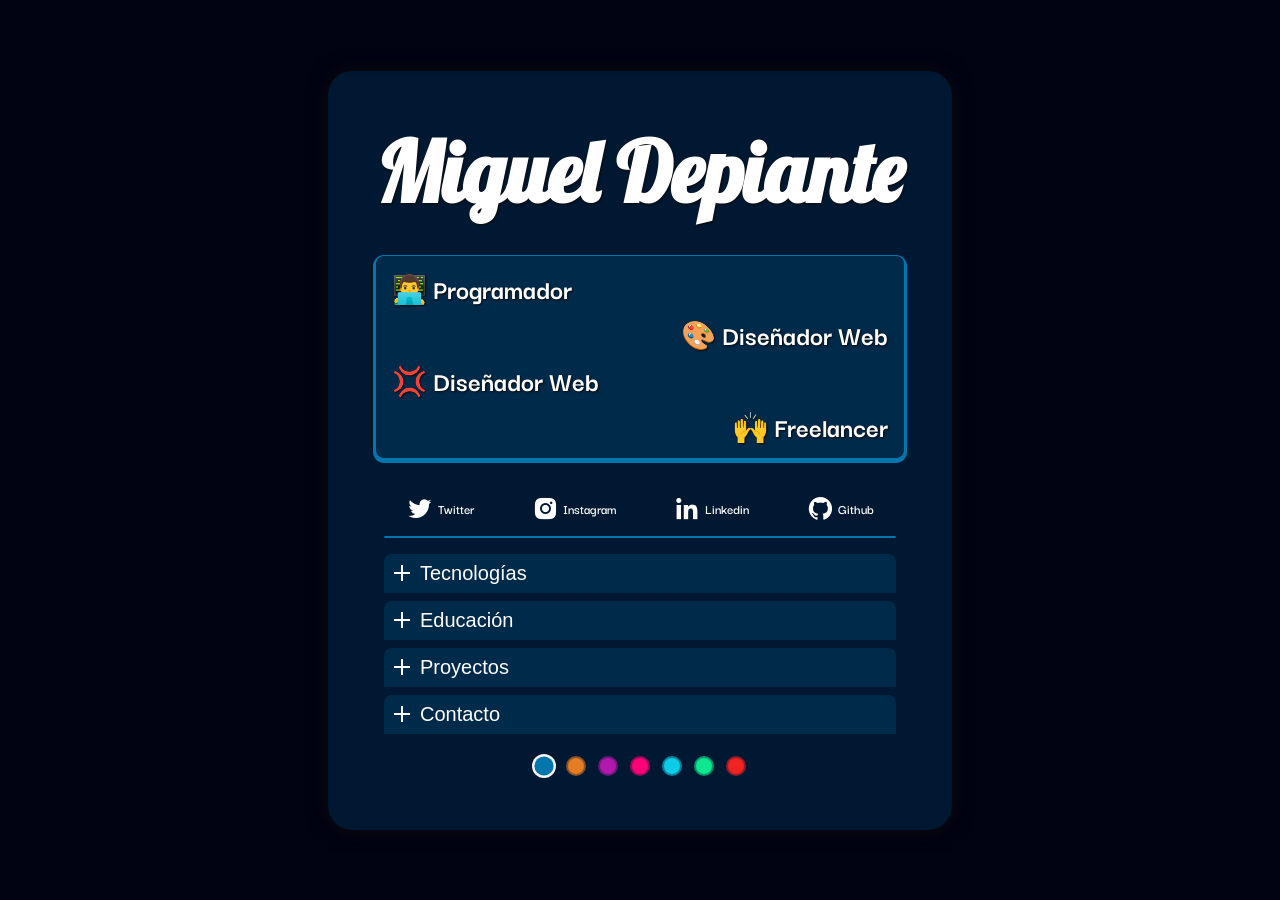
==== index.html @ 80daee46 "Set change colors theme" ====
<html lang="en">

<head>
  <meta charset="UTF-8">
  <meta http-equiv="X-UA-Compatible" content="IE=edge">
  <meta name="viewport" content="width=device-width, initial-scale=1.0">
  <title>Miguel Depiante</title>

  <link href='https://unpkg.com/boxicons@2.0.9/css/boxicons.min.css' rel='stylesheet'>
  <link href="style.css" rel="stylesheet">

</head>

<body>

  <div class="container">
    <div class="box">
      <h1>Miguel Depiante</h1>
      <div class="description">
        <h3>👨‍💻 Programador</h3>
        <h3>🎨 Diseñador Web</h3>
        <h3>💢 Diseñador Web</h3>
        <h3>🙌 Freelancer</h3>
      </div>

      <div class="links__container">
        <a class="link" target="_blank" href="https://twitter.com/mDep_">
          <i class="bx bxl-twitter"></i> Twitter
        </a>
        <a class="link" target="_blank" href="https://www.instagram.com/migueldepiante/">
          <i class="bx bxl-instagram-alt"></i> Instagram
        </a>
        <a class="link" target="_blank" href="https://www.linkedin.com/in/miguel-angel-depiante-9b23887a/">
          <i class="bx bxl-linkedin"></i> Linkedin
        </a>
        <a class="link" target="_blank" href="https://github.com/mDep07">
          <i class='bx bxl-github'></i> Github
        </a>
      </div>

      <div class="technologies__container">
        <button class="open__panel">
          Tecnolog&iacute;as
        </button>
        <div class="panel">
          <ol>
            <li><i class="bx bxl-nodejs"></i>&nbsp;NodeJS</li>
            <li><i class="bx bxl-react"></i>&nbsp;React</li>
            <li><i class="bx bxl-html5"></i>&nbsp;HTML</li>
            <li><i class="bx bxl-css3"></i>&nbsp;PostCSS</li>
          </ol>
        </div>

        <button class="open__panel">
          Educaci&oacute;n
        </button>
        <div class="panel">
          <ol>
            <li>
              <i class="bx bxs-school"></i>&nbsp;Colegío Ezpeleta
              <span class="subtitle">T&eacute;cnico Sup. en Desarrolo de Software</span>
            </li>
          </ol>
        </div>

        <button class="open__panel">
          Proyectos
        </button>
        <div class="panel">
          <ol>
            <li>
              <i class="bx bx-briefcase"></i>&nbsp;CoopEzpeleta
              <span class="subtitle">Sistema de Gestión de Cuotas</span>
            </li>
          </ol>
        </div>

        <button class="open__panel">
          Contacto
        </button>
        <div class="panel">
          <img class="img" src="https://cdn-icons-png.flaticon.com/512/4144/4144781.png" alt="">
          <form action="" class="form">
            <div class="input__form">
              <input type="text" id="name" name="name" autocomplete="off">
              <label for="name">Nombre</label>
            </div>
            <div class="input__form">
              <input type="text" id="email" name="email" autocomplete="off">
              <label for="email">Email</label>
            </div>
            <div class="input__form">
              <input type="text" id="phone" name="phone" autocomplete="off">
              <label for="phone">Tel&eacute;fono</label>
            </div>
            <div class="input__form">
              <textarea id="mesagge" name="mesagge"></textarea>
              <label for="mesagge">Mensaje</label>
            </div>
            <button type="submit" class="submit__form">
              <span>Enviar</span><i class="bx bx-mail-send"></i>
            </button>
          </form>
        </div>


      </div>

      <footer>
        <div class="colors__container"></div>
      </footer>
    </div>

    <script src="script.js"></script>
</body>

</html>
---- style.css ----
@import url('https://fonts.googleapis.com/css2?family=Darker+Grotesque:wght@300;400;500;600;700;800;900&family=Lobster&display=swap');

* {
  box-sizing: border-box;
}

:root {
  --color: 0 118 173;
  /* --color: 227 124 34; */
  /* --color: 176 25 171; */
}

::selection {
  color: #fff;
  background-color: rgb(var(--color) / 50%);
}

html,
body {
  margin: 0;
  padding: 0;
  background-color: #020424;
}

.container {
  background-color: rgb(0 0 0 / 50%);
  background-image: url('https://cdn.jsdelivr.net/gh/mDep07/miguel-depiante@master/img/img4.jpg');
  background-repeat: no-repeat;
  background-size: cover;
  background-position: top;

  height: 100vh;

  display: flex;
  justify-content: center;
  align-items: center;

  overflow-y: auto;
}

.box {
  font-family: 'Lobster', cursive;
  background-color: rgb(var(--color) / 20%);
  backdrop-filter: blur(10px);
  padding: 3rem;
  border-radius: 1.5rem;
  text-align: center;
  box-shadow: 0 0 20px #0c0c0c;
  width: auto;
  max-width: 80%;
  height: auto;
  max-height: 90%;
  overflow-y: auto;
  font-size: 14px;
  transition: all 0.5s ease-in-out;
}

.box::-webkit-scrollbar {
  display: none;
}

.box h1 {
  margin: 0;
  font-size: 6em;
  color: #fff;
  text-shadow: 1px 1px 2px #0c0c0c;
}

.box .description {
  background-color: rgb(var(--color) / 20%);
  margin: 2rem 0;
  padding: 5px 1rem;
  border-radius: 0.5rem;
  box-shadow: 0 2px 0 3px rgb(var(--color));
}

.description h3 {
  font-family: 'Darker Grotesque', sans-serif;
  margin: 0.5rem 0;
  font-size: 2em;
  color: #fff;
  text-shadow: 1px 1px 2px #0c0c0c;
  text-align: right;
}

.description h3:nth-child(odd) {
  text-align: left;
}

.box .links__container {
  display: flex;
  flex-wrap: wrap;
  justify-content: space-evenly;
  gap: 0.8rem;
  margin-bottom: 0.5rem;
}

.links__container a.link {
  font-family: 'Darker Grotesque', sans-serif;
  color: #fff;
  text-decoration: none;
  padding: 5px 15px;
  border-radius: 0.5rem;
  font-weight: 600;
  display: inline-flex;
  justify-content: center;
  align-items: center;
  transition: all 0.25s ease-in-out;
}

.links__container a.link i {
  font-size: 2em;
  margin-right: 0.25rem;
}

.links__container a.link:hover {
  background-color: rgb(var(--color) / 40%);
  text-shadow: 0 1px 2px #0c0c0c;
}

.box .technologies__container {
  font-family: 'Darker Grotesque', sans-serif;
  padding: 0 0.5rem;
}

.box .technologies__container::before {
  content: '';
  display: block;
  width: 100%;
  height: 2px;
  border-radius: 100px;
  background-color: rgb(var(--color));
  margin-bottom: 1rem;
}

.technologies__container .open__panel {
  position: relative;
  display: flex;
  justify-content: start;
  align-items: center;
  margin-top: 0.5rem;
  width: 100%;
  border: none;
  border-radius: 0.5rem 0.5rem 0 0;
  background-color: rgb(var(--color) / 20%);
  color: #fff;
  font-size: 1.25rem;
  font-weight: 400;
  padding: 0.5rem 10rem;
  padding-left: 2.25rem;
  cursor: pointer;
}

/* .technologies__container .open__panel.active {
  border-radius: 0.5rem 0.5rem 0 0;
} */

.technologies__container .open__panel::before {
  content: '';
  position: absolute;
  width: 16px;
  height: 2px;
  left: 10px;
  background-color: currentColor;
}
.technologies__container .open__panel::after {
  content: '';
  position: absolute;
  width: 2px;
  height: 16px;
  left: 17px;
  background-color: currentColor;
  transition: transform 0.15s ease-in-out;
}
.technologies__container .open__panel.active::after {
  transform: rotate(90deg);
}

.technologies__container .panel {
  font-family: 'Darker Grotesque', sans-serif;
  background-color: rgb(var(--color) / 20%);
  font-weight: 500;
  font-size: 1rem;
  max-height: 0;
  overflow: hidden;
  transition: max-height 0.25s ease-in-out;
}

.technologies__container .open__panel.active ~ .panel {
  border-radius: 0 0 0.5rem 0.5rem;
}

.technologies__container .panel ol {
  list-style-type: none;
  padding: 0 1rem;
  margin: 0;
  color: #fff;
}

.panel ol li {
  text-align: start;
  font-size: 1.25rem;
  display: flex;
  align-items: center;
  flex-wrap: wrap;
  padding: 1rem 0;
}

.panel ol li:not(:last-child) {
  border-bottom: 1px solid rgb(var(--color));
}

.panel ol li .bx {
  font-size: 2rem;
}
.panel ol li .subtitle {
  display: block;
  width: 100%;
  padding-left: 2.5rem;
  font-size: 1rem;
  color: #cfcfcf;
  font-weight: 300;
}
.panel .img {
  height: 120px;
  filter: drop-shadow(0 4px 6px #0c0c0c);
}

.panel .form {
  font-family: 'Darker Grotesque', sans-serif;
  width: 80%;
  margin: 1rem auto;
}

.form .input__form {
  position: relative;
  margin-bottom: 1.5rem;
}

.form .input__form > input,
.form .input__form > textarea {
  font-family: 'Darker Grotesque', sans-serif;
  display: block;
  width: 100%;
  font-size: 1rem;
  border: none;
  padding: 0.5rem;
  border-radius: 0;
  border-bottom: 2px solid rgb(var(--color));
  background-color: transparent;
  color: #fff;
  transition: all 0.15s ease-in;
}

form .input__form > textarea {
  resize: none;
}

form .input__form > textarea::-webkit-scrollbar {
  display: none;
}

.form .input__form > input:focus,
.form .input__form > textarea:focus {
  outline: none;
  background-color: rgb(var(--color) / 50%);
}
.form .input__form > input::placeholder {
  color: #fff;
}

.form .input__form > label {
  position: absolute;
  bottom: 1rem;
  left: 0.5rem;
  display: block;
  width: 100%;
  text-align: start;
  color: rgb(var(--color));
  cursor: text;
  transition: all 0.2s ease-in-out;
  font-size: 1.25rem;
}

.form .input__form > input:focus ~ label,
.form .input__form > input.has_content ~ label {
  bottom: 2.5rem;
  font-size: 1rem;
}

.form .input__form > textarea:focus ~ label,
.form .input__form > textarea.has_content ~ label {
  bottom: 3.9rem;
  font-size: 1rem;
}

.form .submit__form {
  /* font-family: 'Darker Grotesque', sans-serif; */
  color: #fff;
  background-color: transparent;
  border: none;
  padding: 0.5rem 1.25rem;
  border-radius: 0.5rem;
  font-weight: 500;
  font-size: 1rem;
  display: inline-flex;
  justify-content: center;
  align-items: center;
  cursor: pointer;
  transition: all 0.25s ease-in-out;
}

.form .submit__form .bx {
  transform: translate(-0.5rem, 0);
  opacity: 0;
  font-size: 1.5rem;
  transition: all 0.15s ease-in;
}

.form .submit__form:hover {
  background-color: rgb(var(--color) / 40%);
  text-shadow: 0 1px 2px #0c0c0c;
}

.form .submit__form:hover .bx {
  transform: translate(0.25rem, 0);
  opacity: 1;
}

.form .submit__form:hover span {
  transition: all 0.15s ease-in-out;
}

.form .submit__form:hover span {
  margin-right: 0.5rem;
}

.box .colors__container {
  margin: 1rem 0 0 0;
  display: flex;
  align-items: center;
  justify-content: center;
}

.colors__container .color {
  display: inline-block;
  padding: 0.5rem;
}

.colors__container .color label {
  position: relative;
  display: inline-block;
  width: 1rem;
  height: 1rem;
  background-color: rgb(var(--color));
  border-radius: 100px;
  box-shadow: 0 0 0 2px rgb(var(--color) / 60%);
  cursor: pointer;
  transition: all 0.25s ease-in-out;
}

.colors__container .color input {
  display: none;
}
.colors__container .color input:checked ~ label {
  box-shadow: 0 0 0 2px #f5f5f5;
  transform: scale(1.2);
}

@media screen and (max-width: 500px) {
  .box {
    font-size: 10px;
    padding: 1rem;
  }

  .links__container a.link {
    font-size: 1.5em;
    background-color: rgb(var(--color) / 40%);
    color: #fff;
    display: flex;
    flex-direction: column;
    justify-content: flex-start;
    min-width: 70px;
    max-height: 50px;
    /* margin-bottom: 0.5rem; */
  }

  .links__container a.link:active,
  .links__container a.link:focus {
    box-shadow: 0 0 0 3px rgb(255 255 255 / 55%);
  }

  .links__container a.link:last-child {
    margin-bottom: 0;
  }
}
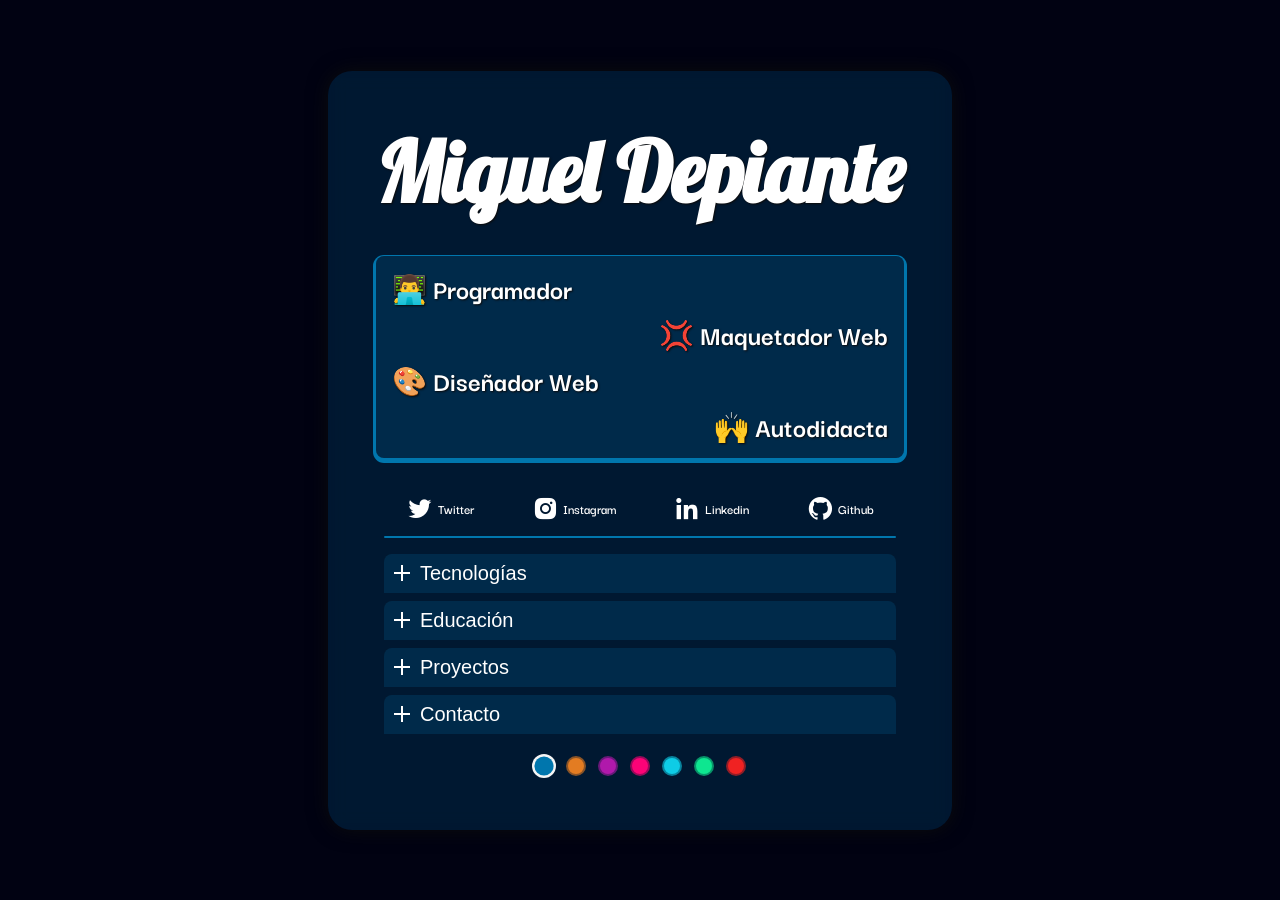
==== commit c3ddb969: "Update details" ====
--- a/index.html
+++ b/index.html
@@ -18,9 +18,9 @@
       <h1>Miguel Depiante</h1>
       <div class="description">
         <h3>👨‍💻 Programador</h3>
+        <h3>💢 Maquetador Web</h3>
         <h3>🎨 Diseñador Web</h3>
-        <h3>💢 Diseñador Web</h3>
-        <h3>🙌 Freelancer</h3>
+        <h3>🙌 Autodidacta</h3>
       </div>
 
       <div class="links__container">
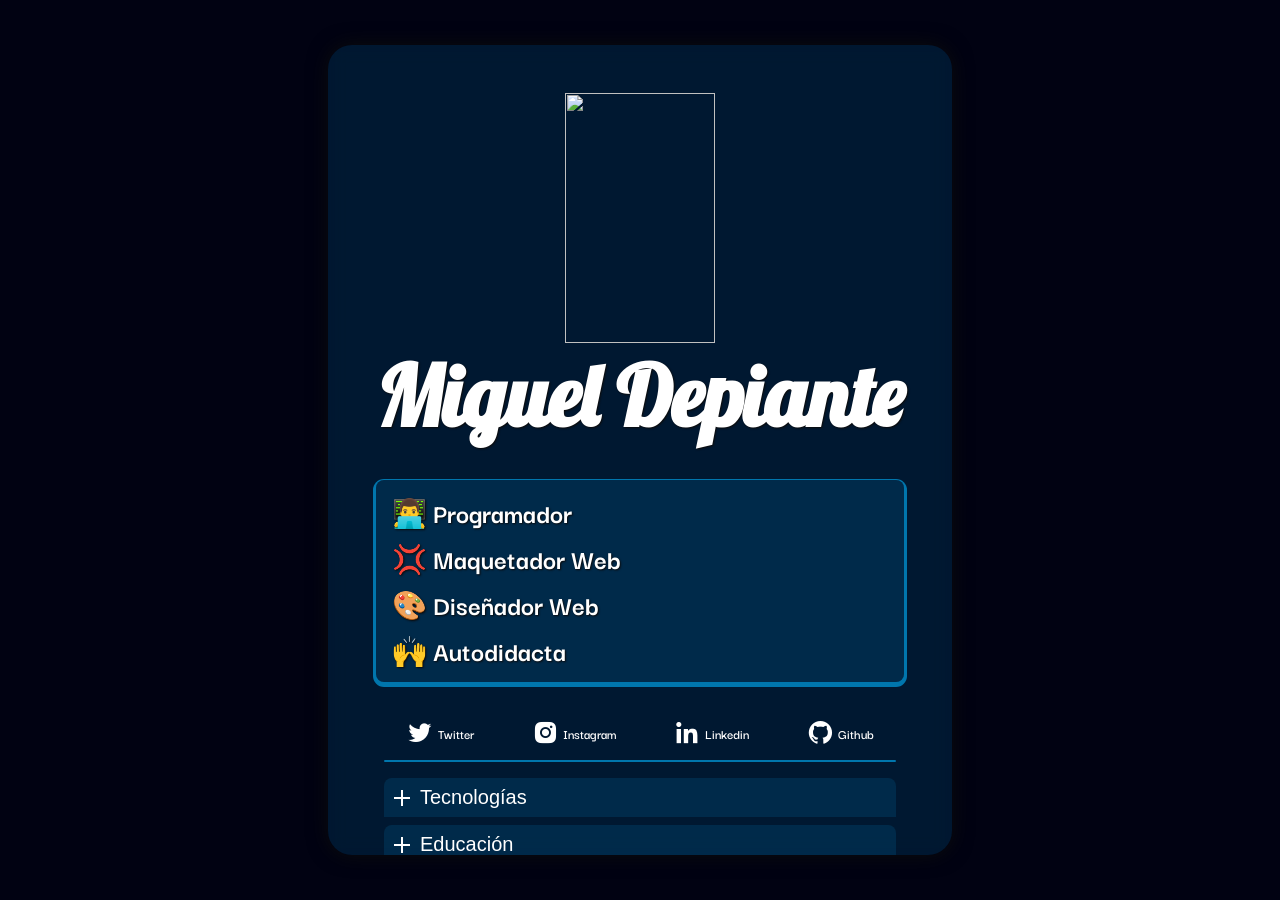
==== commit 29a9b53b: "1 binaries uploaded" ====
--- a/index.html
+++ b/index.html
@@ -15,6 +15,7 @@
 
   <div class="container">
     <div class="box">
+      <img class="img__profile" src="http://www.loguisoft.com/images/team/_miguel.jpg" alt="">
       <h1>Miguel Depiante</h1>
       <div class="description">
         <h3>👨‍💻 Programador</h3>
@@ -44,10 +45,39 @@
         </button>
         <div class="panel">
           <ol>
-            <li><i class="bx bxl-nodejs"></i>&nbsp;NodeJS</li>
-            <li><i class="bx bxl-react"></i>&nbsp;React</li>
-            <li><i class="bx bxl-html5"></i>&nbsp;HTML</li>
-            <li><i class="bx bxl-css3"></i>&nbsp;PostCSS</li>
+            <li>
+                <i class="bx bxl-nodejs"></i>
+                &nbsp;NodeJS&nbsp;
+                <i class="bx bxs-star"></i><i class="bx bxs-star"></i><i class="bx bxs-star"></i><i class="bx bxs-star"></i><i class="bx bx-star"></i>
+            </li>
+            <li>
+              <i class="bx bx-server"></i>&nbsp;C# / .NET&nbsp;
+              <i class="bx bxs-star"></i><i class="bx bxs-star"></i><i class="bx bxs-star"></i><i class="bx bx-star"></i><i class="bx bx-star"></i>
+            </li>
+            <li>
+              <i class="bx bx-data"></i>&nbsp;SQL&nbsp;
+              <i class="bx bxs-star"></i><i class="bx bxs-star"></i><i class="bx bxs-star-half"></i><i class="bx bx-star"></i><i class="bx bx-star"></i>
+            </li>
+            <li>
+              <i class="bx bx-data"></i>&nbsp;MongoDB&nbsp;
+              <i class="bx bxs-star"></i><i class="bx bxs-star"></i><i class="bx bxs-star"></i><i class="bx bx-star"></i><i class="bx bx-star"></i>
+            </li>
+            <li>
+              <i class="bx bxl-react"></i>&nbsp;React&nbsp;
+              <i class="bx bxs-star"></i><i class="bx bxs-star"></i><i class="bx bxs-star"></i><i class="bx bxs-star"></i><i class="bx bx-star"></i>
+            </li>
+            <li>
+              <i class="bx bxl-html5"></i>&nbsp;HTML&nbsp;
+              <i class="bx bxs-star"></i><i class="bx bxss-star"></i><i class="bx bxs-star"></i><i class="bx bxs-star"></i><i class="bx bxs-star"></i><i class="bx bxs-star-half"></i>
+            </li>
+            <li>
+              <i class="bx bxl-css3"></i>&nbsp;CSS&nbsp;
+              <i class="bx bxs-star"></i><i class="bx bxss-star"></i><i class="bx bxs-star"></i><i class="bx bxs-star"></i><i class="bx bxs-star"></i><i class="bx bxs-star-half"></i>
+            </li>
+            <li>
+              <i class="bx bxl-css3"></i>&nbsp;PostCSS&nbsp;
+              <i class="bx bxs-star"></i><i class="bx bxs-star"></i><i class="bx bxs-star-half"></i><i class="bx bx-star"></i><i class="bx bx-star"></i>
+            </li>
           </ol>
         </div>
 
--- a/style.css
+++ b/style.css
@@ -59,6 +59,11 @@
   display: none;
 }
 
+.box .img__profile {
+  width: 150px;
+  height: 250px;
+}
+
 .box h1 {
   margin: 0;
   font-size: 6em;
@@ -80,12 +85,12 @@
   font-size: 2em;
   color: #fff;
   text-shadow: 1px 1px 2px #0c0c0c;
-  text-align: right;
-}
-
-.description h3:nth-child(odd) {
   text-align: left;
 }
+
+/* .description h3:nth-child(odd) {
+  text-align: left;
+} */
 
 .box .links__container {
   display: flex;
@@ -212,6 +217,12 @@
 
 .panel ol li .bx {
   font-size: 2rem;
+}
+.panel ol li .bx.bx-star,
+.panel ol li .bx.bxs-star,
+.panel ol li .bx.bxs-star-half {
+  font-size: 1rem;
+  color: #ffde4d;
 }
 .panel ol li .subtitle {
   display: block;
@@ -372,6 +383,9 @@
     font-size: 10px;
     padding: 1rem;
   }
+  .links__container {
+    flex-direction: column;
+  }
 
   .links__container a.link {
     font-size: 1.5em;
@@ -381,7 +395,7 @@
     flex-direction: column;
     justify-content: flex-start;
     min-width: 70px;
-    max-height: 50px;
+    max-height: 70px;
     /* margin-bottom: 0.5rem; */
   }
 
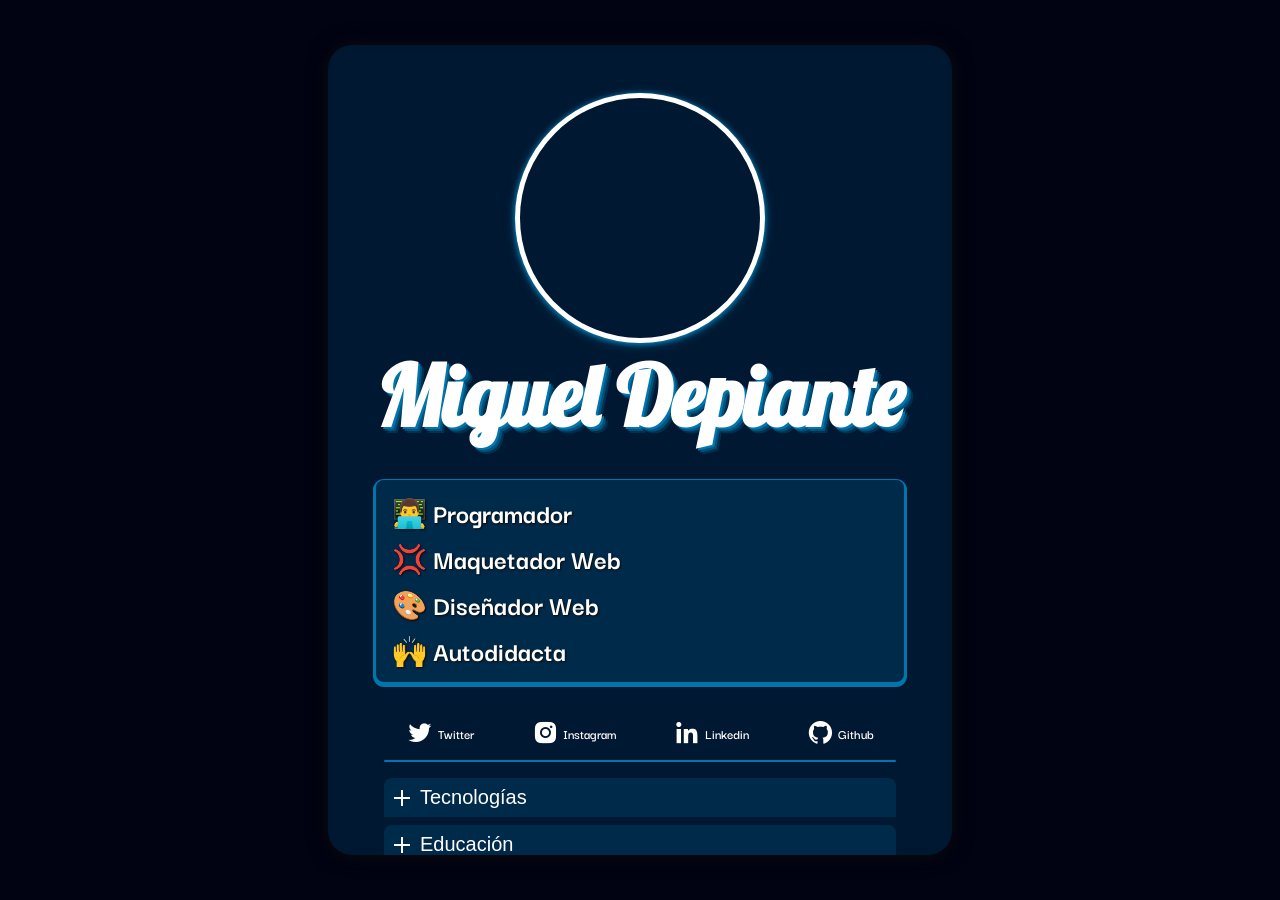
==== commit 7a51513c: "Add img profile" ====
--- a/index.html
+++ b/index.html
@@ -6,7 +6,11 @@
   <meta name="viewport" content="width=device-width, initial-scale=1.0">
   <title>Miguel Depiante</title>
 
+  <!-- boxicons -->
   <link href='https://unpkg.com/boxicons@2.0.9/css/boxicons.min.css' rel='stylesheet'>
+  <!-- Animate.style  -->
+  <link rel="stylesheet" href="https://cdnjs.cloudflare.com/ajax/libs/animate.css/4.1.1/animate.min.css"/>
+  <!-- styles -->
   <link href="style.css" rel="stylesheet">
 
 </head>
@@ -15,8 +19,8 @@
 
   <div class="container">
     <div class="box">
-      <img class="img__profile" src="http://www.loguisoft.com/images/team/_miguel.jpg" alt="">
-      <h1>Miguel Depiante</h1>
+      <div class="img__profile"></div>
+      <h1 class="">Miguel Depiante</h1>
       <div class="description">
         <h3>👨‍💻 Programador</h3>
         <h3>💢 Maquetador Web</h3>
@@ -39,7 +43,7 @@
         </a>
       </div>
 
-      <div class="technologies__container">
+      <div class="panel__container">
         <button class="open__panel">
           Tecnolog&iacute;as
         </button>
--- a/style.css
+++ b/style.css
@@ -6,6 +6,9 @@
 
 :root {
   --color: 0 118 173;
+  --animation: init 0.7s ease-in-out;
+  --animation-delay: 200;
+
   /* --color: 227 124 34; */
   /* --color: 176 25 171; */
 }
@@ -60,15 +63,28 @@
 }
 
 .box .img__profile {
-  width: 150px;
+  width: 250px;
   height: 250px;
+  margin: 0 auto;
+  border-radius: 1000px;
+  border: 5px solid #fff;
+  box-shadow: 0 1px 4px rgb(var(--color)), 0 1px 6px rgb(var(--color) / 80%),
+    0 2px 12px rgb(var(--color) / 45%);
+  background-image: url('https://cdn.jsdelivr.net/gh/mDep07/miguel-depiante@master/img/_miguel.jpg');
+  background-size: 200%;
+  background-position: center;
+  background-blend-mode: screen;
+  animation: var(--animation);
 }
 
 .box h1 {
   margin: 0;
   font-size: 6em;
   color: #fff;
-  text-shadow: 1px 1px 2px #0c0c0c;
+  text-shadow: 2px 2px 0 rgb(var(--color)), 4px 4px 0 rgb(var(--color) / 50%),
+    6px 6px 0 rgb(var(--color) / 25%);
+  animation: var(--animation);
+  animation-delay: 200ms;
 }
 
 .box .description {
@@ -77,6 +93,8 @@
   padding: 5px 1rem;
   border-radius: 0.5rem;
   box-shadow: 0 2px 0 3px rgb(var(--color));
+  animation: var(--animation);
+  animation-delay: 400ms;
 }
 
 .description h3 {
@@ -98,6 +116,8 @@
   justify-content: space-evenly;
   gap: 0.8rem;
   margin-bottom: 0.5rem;
+  animation: var(--animation);
+  animation-delay: 600ms;
 }
 
 .links__container a.link {
@@ -123,12 +143,14 @@
   text-shadow: 0 1px 2px #0c0c0c;
 }
 
-.box .technologies__container {
+.box .panel__container {
   font-family: 'Darker Grotesque', sans-serif;
   padding: 0 0.5rem;
-}
-
-.box .technologies__container::before {
+  animation: var(--animation);
+  animation-delay: 800ms;
+}
+
+.box .panel__container::before {
   content: '';
   display: block;
   width: 100%;
@@ -138,7 +160,7 @@
   margin-bottom: 1rem;
 }
 
-.technologies__container .open__panel {
+.panel__container .open__panel {
   position: relative;
   display: flex;
   justify-content: start;
@@ -156,11 +178,11 @@
   cursor: pointer;
 }
 
-/* .technologies__container .open__panel.active {
+/* .panel__container .open__panel.active {
   border-radius: 0.5rem 0.5rem 0 0;
 } */
 
-.technologies__container .open__panel::before {
+.panel__container .open__panel::before {
   content: '';
   position: absolute;
   width: 16px;
@@ -168,7 +190,7 @@
   left: 10px;
   background-color: currentColor;
 }
-.technologies__container .open__panel::after {
+.panel__container .open__panel::after {
   content: '';
   position: absolute;
   width: 2px;
@@ -177,11 +199,11 @@
   background-color: currentColor;
   transition: transform 0.15s ease-in-out;
 }
-.technologies__container .open__panel.active::after {
+.panel__container .open__panel.active::after {
   transform: rotate(90deg);
 }
 
-.technologies__container .panel {
+.panel__container .panel {
   font-family: 'Darker Grotesque', sans-serif;
   background-color: rgb(var(--color) / 20%);
   font-weight: 500;
@@ -191,11 +213,11 @@
   transition: max-height 0.25s ease-in-out;
 }
 
-.technologies__container .open__panel.active ~ .panel {
+.panel__container .open__panel.active ~ .panel {
   border-radius: 0 0 0.5rem 0.5rem;
 }
 
-.technologies__container .panel ol {
+.panel__container .panel ol {
   list-style-type: none;
   padding: 0 1rem;
   margin: 0;
@@ -351,6 +373,8 @@
   display: flex;
   align-items: center;
   justify-content: center;
+  animation: var(--animation);
+  animation-delay: 1000ms;
 }
 
 .colors__container .color {
@@ -408,3 +432,14 @@
     margin-bottom: 0;
   }
 }
+
+@keyframes init {
+  0% {
+    opacity: 0;
+    transform: translateY(100px);
+  }
+  100% {
+    opacity: 1;
+    transform: translateY(0);
+  }
+}
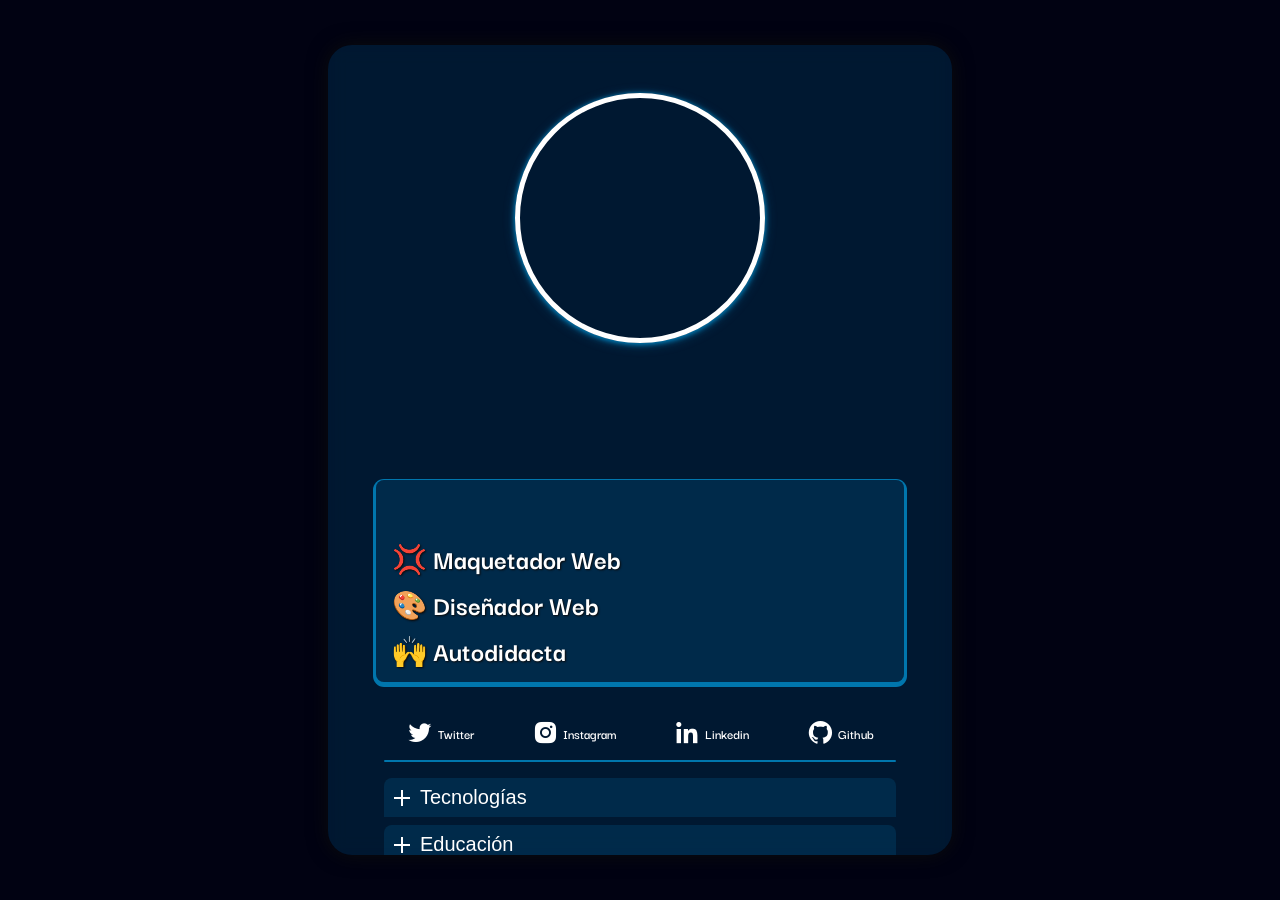
==== commit 4cb24e9f: "Add custom animations" ====
--- a/index.html
+++ b/index.html
@@ -19,16 +19,16 @@
 
   <div class="container">
     <div class="box">
-      <div class="img__profile"></div>
-      <h1 class="">Miguel Depiante</h1>
-      <div class="description">
-        <h3>👨‍💻 Programador</h3>
-        <h3>💢 Maquetador Web</h3>
-        <h3>🎨 Diseñador Web</h3>
-        <h3>🙌 Autodidacta</h3>
+      <div class="img__profile animation"></div>
+      <h1 class="animation">Miguel Depiante</h1>
+      <div class="description animation">
+        <h3 class="animation">👨‍💻 Programador</h3>
+        <h3 class="animation">💢 Maquetador Web</h3>
+        <h3 class="animation">🎨 Diseñador Web</h3>
+        <h3 class="animation">🙌 Autodidacta</h3>
       </div>
 
-      <div class="links__container">
+      <div class="links__container animation">
         <a class="link" target="_blank" href="https://twitter.com/mDep_">
           <i class="bx bxl-twitter"></i> Twitter
         </a>
@@ -43,7 +43,7 @@
         </a>
       </div>
 
-      <div class="panel__container">
+      <div class="panel__container animation">
         <button class="open__panel">
           Tecnolog&iacute;as
         </button>
--- a/style.css
+++ b/style.css
@@ -6,8 +6,7 @@
 
 :root {
   --color: 0 118 173;
-  --animation: init 0.7s ease-in-out;
-  --animation-delay: 200;
+  --animation: init 700ms ease-in-out;
 
   /* --color: 227 124 34; */
   /* --color: 176 25 171; */
@@ -74,7 +73,6 @@
   background-size: 200%;
   background-position: center;
   background-blend-mode: screen;
-  animation: var(--animation);
 }
 
 .box h1 {
@@ -83,8 +81,6 @@
   color: #fff;
   text-shadow: 2px 2px 0 rgb(var(--color)), 4px 4px 0 rgb(var(--color) / 50%),
     6px 6px 0 rgb(var(--color) / 25%);
-  animation: var(--animation);
-  animation-delay: 200ms;
 }
 
 .box .description {
@@ -93,8 +89,6 @@
   padding: 5px 1rem;
   border-radius: 0.5rem;
   box-shadow: 0 2px 0 3px rgb(var(--color));
-  animation: var(--animation);
-  animation-delay: 400ms;
 }
 
 .description h3 {
@@ -116,8 +110,6 @@
   justify-content: space-evenly;
   gap: 0.8rem;
   margin-bottom: 0.5rem;
-  animation: var(--animation);
-  animation-delay: 600ms;
 }
 
 .links__container a.link {
@@ -146,8 +138,6 @@
 .box .panel__container {
   font-family: 'Darker Grotesque', sans-serif;
   padding: 0 0.5rem;
-  animation: var(--animation);
-  animation-delay: 800ms;
 }
 
 .box .panel__container::before {
@@ -373,8 +363,6 @@
   display: flex;
   align-items: center;
   justify-content: center;
-  animation: var(--animation);
-  animation-delay: 1000ms;
 }
 
 .colors__container .color {
@@ -433,6 +421,14 @@
   }
 }
 
+.animation {
+  opacity: 0;
+  transform: translateY(100px);
+}
+.animation.start {
+  animation: var(--animation);
+}
+
 @keyframes init {
   0% {
     opacity: 0;
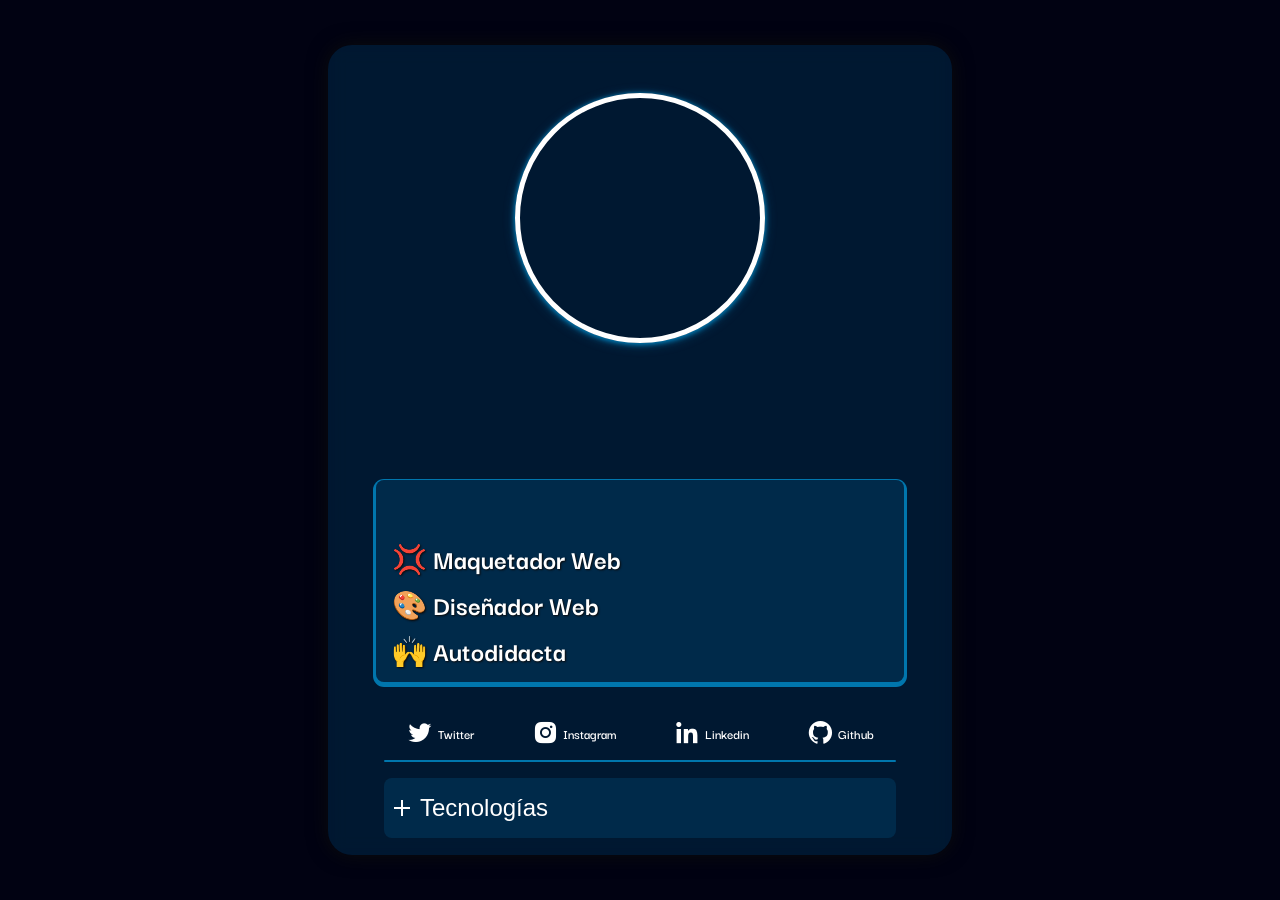
==== commit ba765bdc: "Styles cards" ====
--- a/index.html
+++ b/index.html
@@ -44,7 +44,7 @@
       </div>
 
       <div class="panel__container animation">
-        <button class="open__panel">
+        <button class="open__panel animation">
           Tecnolog&iacute;as
         </button>
         <div class="panel">
@@ -85,7 +85,7 @@
           </ol>
         </div>
 
-        <button class="open__panel">
+        <button class="open__panel animation">
           Educaci&oacute;n
         </button>
         <div class="panel">
@@ -97,7 +97,7 @@
           </ol>
         </div>
 
-        <button class="open__panel">
+        <button class="open__panel animation">
           Proyectos
         </button>
         <div class="panel">
@@ -109,7 +109,7 @@
           </ol>
         </div>
 
-        <button class="open__panel">
+        <button class="open__panel animation">
           Contacto
         </button>
         <div class="panel">
@@ -144,6 +144,7 @@
         <div class="colors__container"></div>
       </footer>
     </div>
+  <div>
 
     <script src="script.js"></script>
 </body>
--- a/style.css
+++ b/style.css
@@ -158,19 +158,21 @@
   margin-top: 0.5rem;
   width: 100%;
   border: none;
-  border-radius: 0.5rem 0.5rem 0 0;
+  border-radius: 0.5rem;
   background-color: rgb(var(--color) / 20%);
   color: #fff;
-  font-size: 1.25rem;
+  font-size: 1.5rem;
   font-weight: 400;
-  padding: 0.5rem 10rem;
+  padding: 1rem 0;
   padding-left: 2.25rem;
   cursor: pointer;
-}
-
-/* .panel__container .open__panel.active {
+  transition: all 0.25s ease-in-out;
+}
+
+.panel__container .open__panel.active {
+  padding-left: 3.25rem;
   border-radius: 0.5rem 0.5rem 0 0;
-} */
+}
 
 .panel__container .open__panel::before {
   content: '';
@@ -189,6 +191,7 @@
   background-color: currentColor;
   transition: transform 0.15s ease-in-out;
 }
+
 .panel__container .open__panel.active::after {
   transform: rotate(90deg);
 }
@@ -394,6 +397,8 @@
   .box {
     font-size: 10px;
     padding: 1rem;
+    max-width: 95%;
+    max-height: 95%;
   }
   .links__container {
     flex-direction: column;
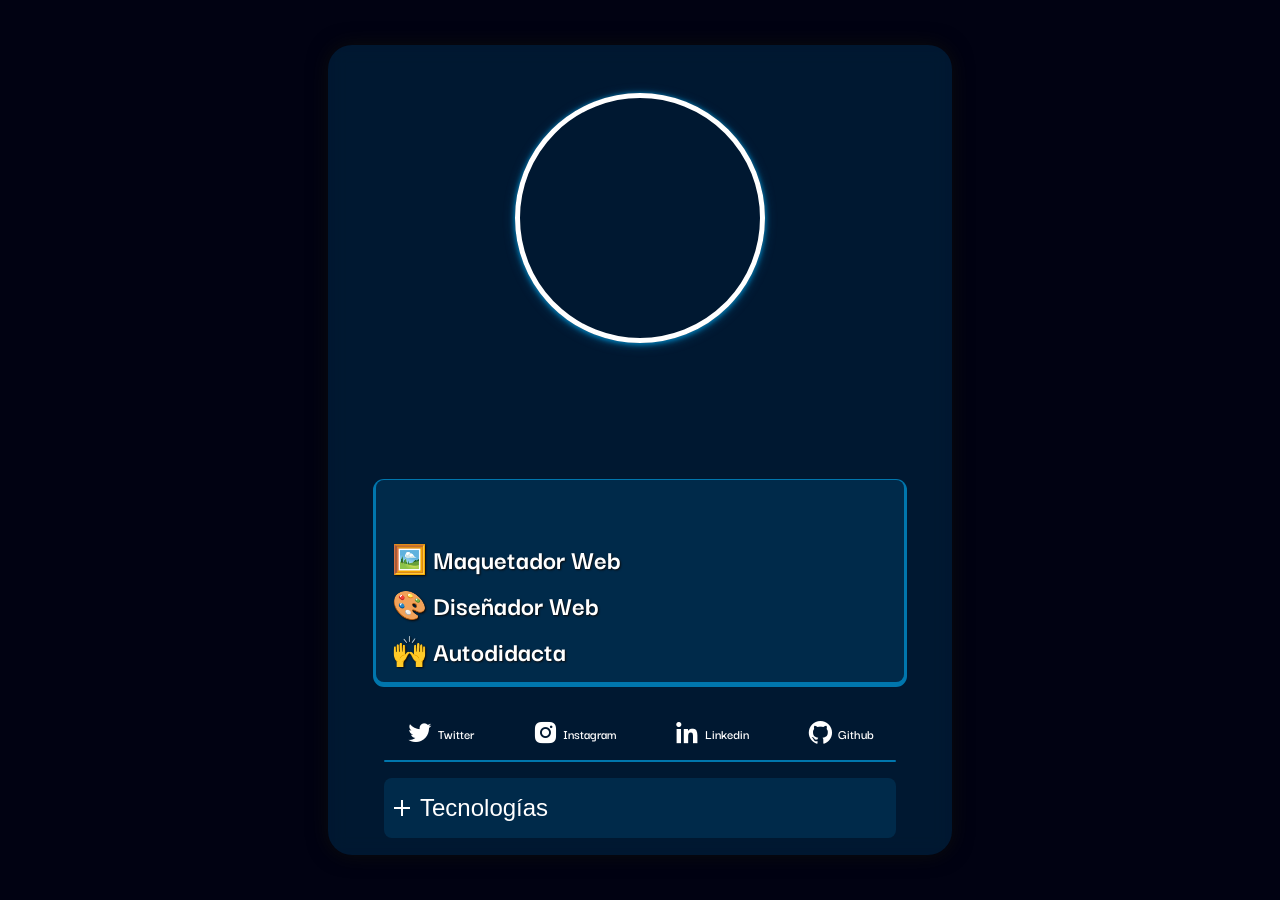
==== commit 4873bdb0: "custom technologies" ====
--- a/index.html
+++ b/index.html
@@ -23,7 +23,7 @@
       <h1 class="animation">Miguel Depiante</h1>
       <div class="description animation">
         <h3 class="animation">👨‍💻 Programador</h3>
-        <h3 class="animation">💢 Maquetador Web</h3>
+        <h3 class="animation">🖼️ Maquetador Web</h3>
         <h3 class="animation">🎨 Diseñador Web</h3>
         <h3 class="animation">🙌 Autodidacta</h3>
       </div>
@@ -50,37 +50,113 @@
         <div class="panel">
           <ol>
             <li>
-                <i class="bx bxl-nodejs"></i>
-                &nbsp;NodeJS&nbsp;
-                <i class="bx bxs-star"></i><i class="bx bxs-star"></i><i class="bx bxs-star"></i><i class="bx bxs-star"></i><i class="bx bx-star"></i>
-            </li>
-            <li>
-              <i class="bx bx-server"></i>&nbsp;C# / .NET&nbsp;
-              <i class="bx bxs-star"></i><i class="bx bxs-star"></i><i class="bx bxs-star"></i><i class="bx bx-star"></i><i class="bx bx-star"></i>
-            </li>
-            <li>
-              <i class="bx bx-data"></i>&nbsp;SQL&nbsp;
-              <i class="bx bxs-star"></i><i class="bx bxs-star"></i><i class="bx bxs-star-half"></i><i class="bx bx-star"></i><i class="bx bx-star"></i>
-            </li>
-            <li>
-              <i class="bx bx-data"></i>&nbsp;MongoDB&nbsp;
-              <i class="bx bxs-star"></i><i class="bx bxs-star"></i><i class="bx bxs-star"></i><i class="bx bx-star"></i><i class="bx bx-star"></i>
-            </li>
-            <li>
-              <i class="bx bxl-react"></i>&nbsp;React&nbsp;
-              <i class="bx bxs-star"></i><i class="bx bxs-star"></i><i class="bx bxs-star"></i><i class="bx bxs-star"></i><i class="bx bx-star"></i>
-            </li>
-            <li>
-              <i class="bx bxl-html5"></i>&nbsp;HTML&nbsp;
-              <i class="bx bxs-star"></i><i class="bx bxss-star"></i><i class="bx bxs-star"></i><i class="bx bxs-star"></i><i class="bx bxs-star"></i><i class="bx bxs-star-half"></i>
-            </li>
-            <li>
-              <i class="bx bxl-css3"></i>&nbsp;CSS&nbsp;
-              <i class="bx bxs-star"></i><i class="bx bxss-star"></i><i class="bx bxs-star"></i><i class="bx bxs-star"></i><i class="bx bxs-star"></i><i class="bx bxs-star-half"></i>
-            </li>
-            <li>
-              <i class="bx bxl-css3"></i>&nbsp;PostCSS&nbsp;
-              <i class="bx bxs-star"></i><i class="bx bxs-star"></i><i class="bx bxs-star-half"></i><i class="bx bx-star"></i><i class="bx bx-star"></i>
+                <div>
+                  <i class="bx bxl-nodejs"></i>&nbsp;NodeJS
+                </div>
+                <div>
+                  <i class="bx bxs-star"></i>
+                  <i class="bx bxs-star"></i>
+                  <i class="bx bxs-star"></i>
+                  <i class="bx bxs-star"></i>
+                  <i class="bx bx-star"></i>
+                </div>
+            </li>
+            <li>
+              <div>
+                <i class="bx bx-server"></i>&nbsp;C# / .NET
+              </div>
+              <div>
+                <i class="bx bxs-star"></i>
+                <i class="bx bxs-star"></i>
+                <i class="bx bxs-star"></i>
+                <i class="bx bx-star"></i>
+                <i class="bx bx-star"></i>
+              </div>
+            </li>
+            <li>
+              <div>
+                <i class="bx bx-data"></i>&nbsp;SQL
+              </div>
+              <div>
+                <i class="bx bxs-star"></i>
+                <i class="bx bxs-star"></i>
+                <i class="bx bxs-star-half"></i>
+                <i class="bx bx-star"></i>
+                <i class="bx bx-star"></i>
+              </div>
+            </li>
+            <li>
+              <div>
+                <i class="bx bx-data"></i>&nbsp;MongoDB
+              </div>
+              <div>
+                <i class="bx bxs-star"></i>
+                <i class="bx bxs-star"></i>
+                <i class="bx bxs-star"></i>
+                <i class="bx bx-star"></i>
+                <i class="bx bx-star"></i>
+              </div>
+            </li>
+            <li>
+              <div>
+                <i class="bx bxl-react"></i>&nbsp;React
+              </div>
+              <div>
+                <i class="bx bxs-star"></i>
+                <i class="bx bxs-star"></i>
+                <i class="bx bxs-star"></i>
+                <i class="bx bxs-star"></i>
+                <i class="bx bx-star"></i>
+              </div>
+            </li>
+            <li>
+              <div>
+                <i class="bx bxl-react"></i>&nbsp;React Native
+              </div>
+              <div>
+                <i class="bx bxs-star"></i>
+                <i class="bx bxs-star"></i>
+                <i class="bx bx-star"></i>
+                <i class="bx bx-star"></i>
+                <i class="bx bx-star"></i>
+              </div>
+            </li>
+            <li>
+              <div>
+                <i class="bx bxl-html5"></i>&nbsp;HTML
+              </div>
+              <div>
+                <i class="bx bxs-star"></i>
+                <i class="bx bxs-star"></i>
+                <i class="bx bxs-star"></i>
+                <i class="bx bxs-star"></i>
+                <i class="bx bxs-star-half"></i>
+              </div>
+            </li>
+            <li>
+              <div>
+                <i class="bx bxl-css3"></i>&nbsp;CSS
+              </div>
+              <div>
+                <i class="bx bxs-star"></i>
+                <i class="bx bxss-star"></i>
+                <i class="bx bxs-star"></i>
+                <i class="bx bxs-star"></i>
+                <i class="bx bxs-star"></i>
+                <i class="bx bxs-star-half"></i>
+              </div>
+            </li>
+            <li>
+              <div>
+                <i class="bx bxl-css3"></i>&nbsp;PostCSS
+              </div>
+              <div>
+                <i class="bx bxs-star"></i>
+                <i class="bx bxs-star"></i>
+                <i class="bx bxs-star-half"></i>
+                <i class="bx bx-star"></i>
+                <i class="bx bx-star"></i>
+              </div>
             </li>
           </ol>
         </div>
--- a/style.css
+++ b/style.css
@@ -221,6 +221,7 @@
   text-align: start;
   font-size: 1.25rem;
   display: flex;
+  justify-content: space-between;
   align-items: center;
   flex-wrap: wrap;
   padding: 1rem 0;
@@ -228,6 +229,11 @@
 
 .panel ol li:not(:last-child) {
   border-bottom: 1px solid rgb(var(--color));
+}
+
+.panel ol li div:first-child {
+  display: flex;
+  align-items: center;
 }
 
 .panel ol li .bx {
@@ -435,11 +441,7 @@
 }
 
 @keyframes init {
-  0% {
-    opacity: 0;
-    transform: translateY(100px);
-  }
-  100% {
+  to {
     opacity: 1;
     transform: translateY(0);
   }
